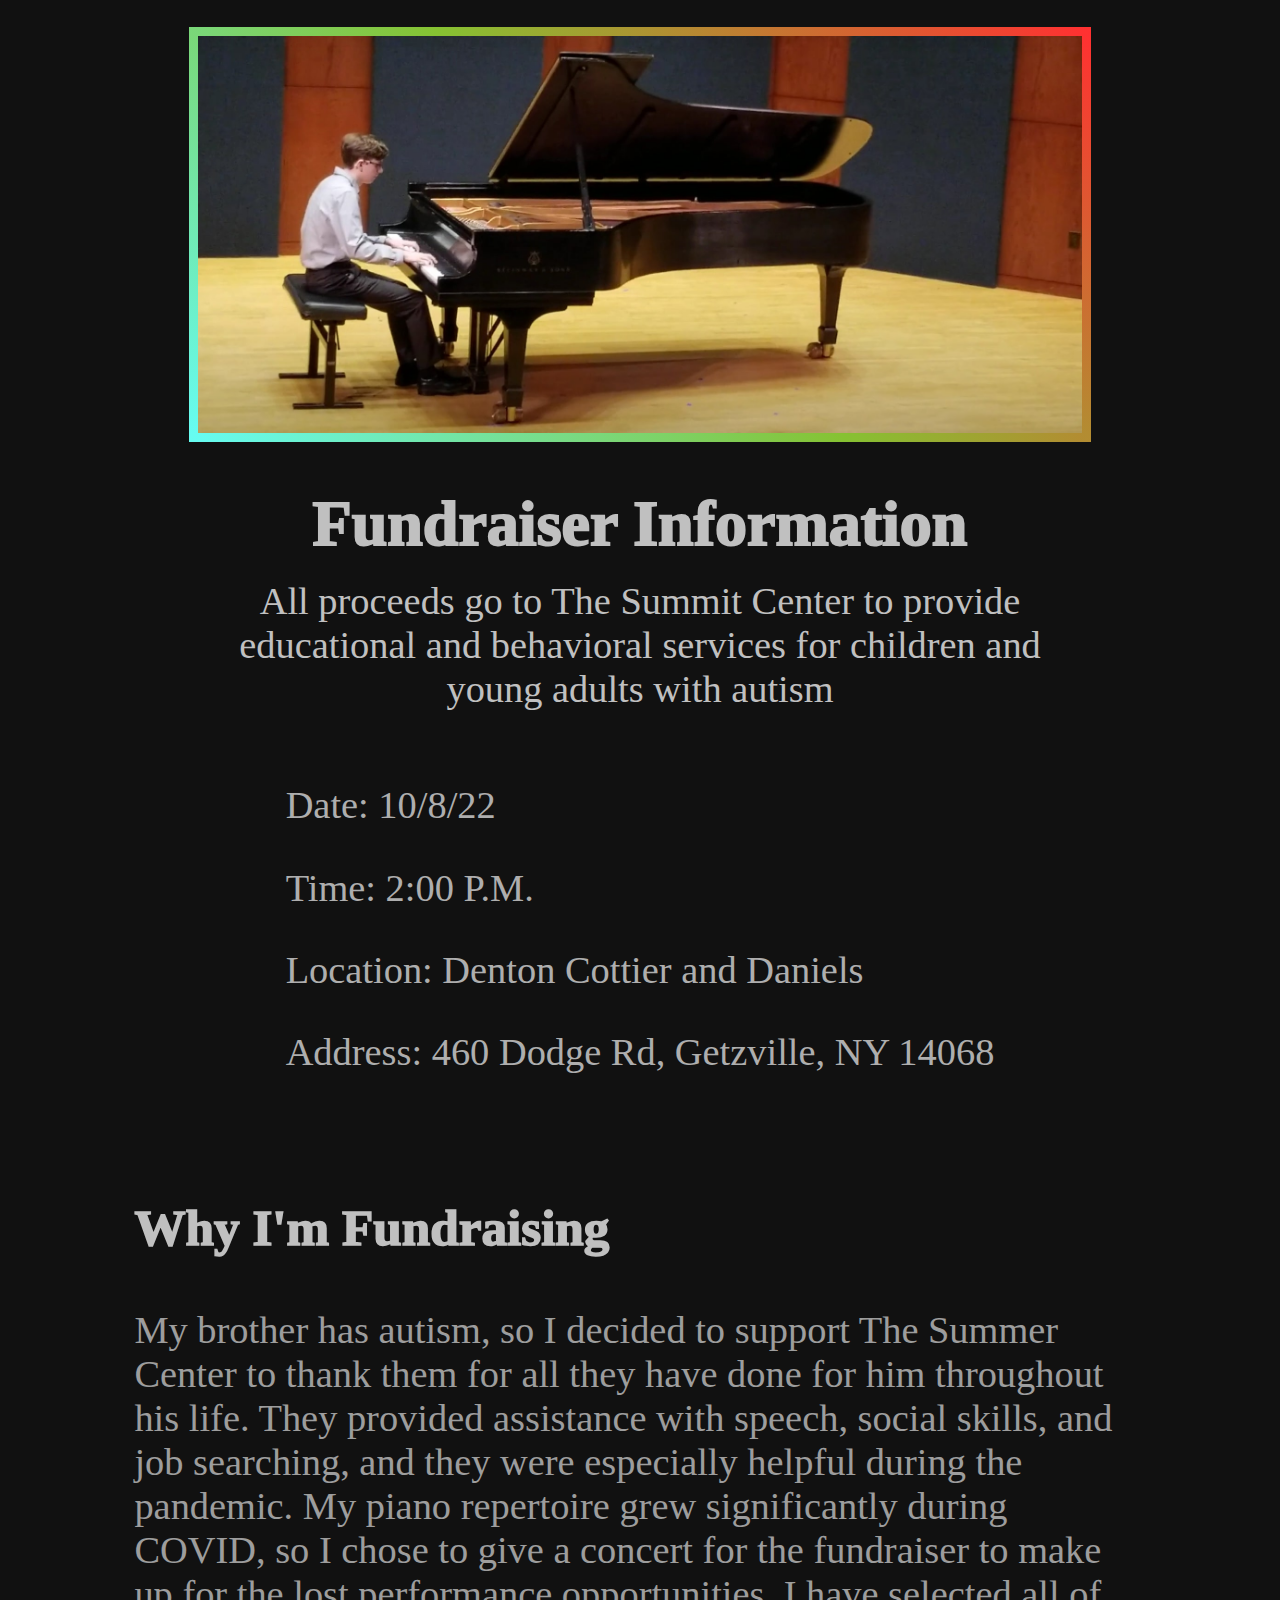
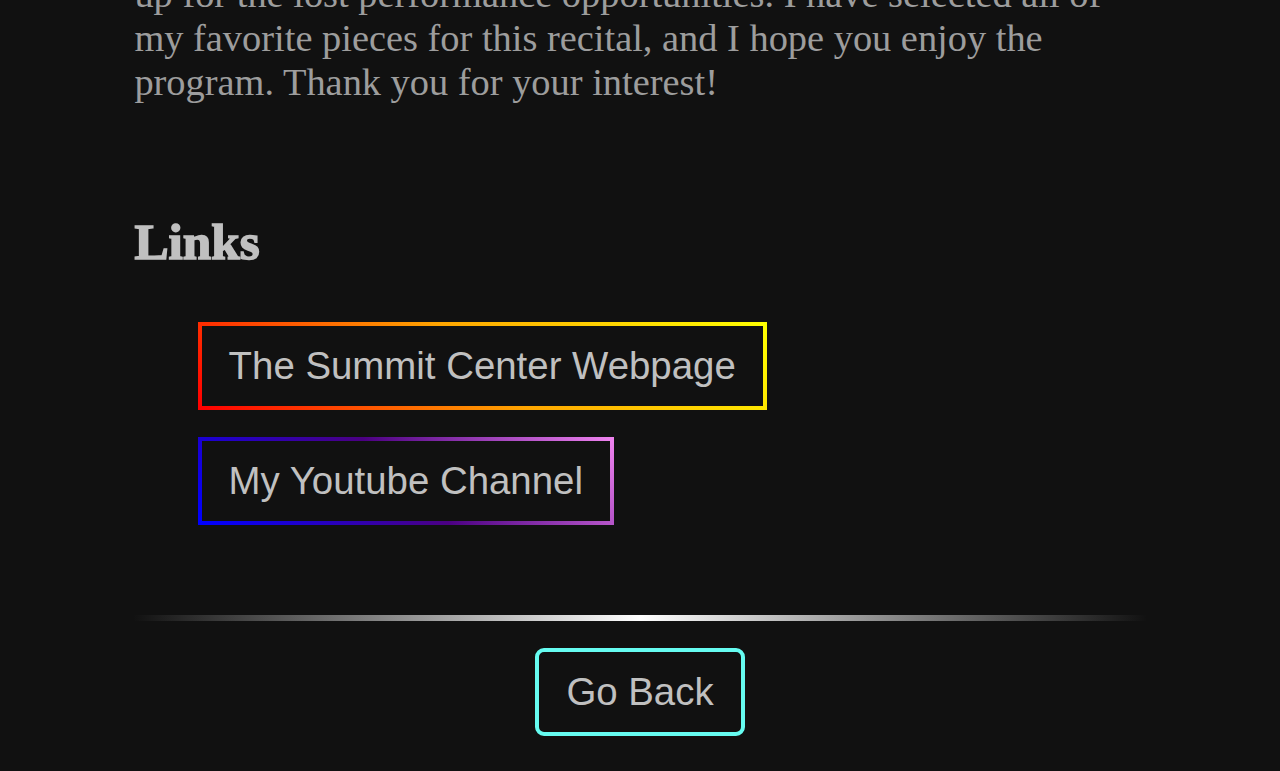
==== aboutPage/index.html @ fcac8fd8 "Project Complete" ====
<!DOCTYPE html>
<html lang="en">
<head>
    <meta charset="UTF-8">
    <meta http-equiv="X-UA-Compatible" content="IE=edge">
    <meta name="viewport" content="width=device-width, initial-scale=1.0">
    <title>About</title>
    <link rel="stylesheet" href="styles.css">
</head>
<body>
    <div class="about_info">
        <img class="playing_image" src="../images/PianoPlay.jpg">
        <h1 class="heading">Fundraiser Information</h1>
        <h2 class="benefit">All proceeds go to The Summit Center to provide educational and behavioral services for children and young adults with autism</h2>
        <ul class="info">
            <p class="date">Date: 10/8/22</p>
            <p class="time">Time: 2:00 P.M.</p>
            <p class="location">Location: Denton Cottier and Daniels</p>
            <p class="address">Address: 460 Dodge Rd, Getzville, NY 14068</p>
        </ul>
        <div class="reason_container">
            <p class="reason_heading">Why I'm Fundraising</p>
            <p class="reason">My brother has autism, so I decided to support The Summer Center 
            to thank them for all they have done for him throughout his life.
            They provided assistance with speech, social skills, and job searching, 
            and they were especially helpful during the pandemic. My piano repertoire grew
            significantly during COVID, so I chose to give a concert for the fundraiser
            to make up for the lost performance opportunities. I have selected all
            of my favorite pieces for this recital, and I hope you enjoy the program.
            Thank you for your interest!
            </p>
        </div>

        <div class="links">
            <p class="link_heading">Links</p>
            <button class="summitWeb" onclick="location.href='https://www.thesummitcenter.org/';">The Summit Center Webpage</a>
            <button class="yt" onclick="location.href='https://www.youtube.com/channel/UC75aTAPidtFR_QkBlZOJWrw';">My Youtube Channel</a>
        </div>
        
        <div class="return">
            <button class="goBack" onclick="location.href='../mainPage/index.html';">Go Back</button>
        </div>
    </div>

</body>
</html>
---- aboutPage/styles.css ----
body {
    background-color: #111111;
}

.about_info {
    margin-top: 3vmin;
    display: flex;
    flex-direction: column;
    align-items: center;
    justify-content: center;
    gap: 2vmin;
}

.playing_image {
    width: 70%;
    height: auto;
    border: solid 1vmin;
    border-image: linear-gradient(45deg, #66FCF1, #86C232, #FF3131) 1;
}

.heading {
    color: #C0C0C0;
    font-weight: 1000;
    font-size: 5vw;
    margin: 0;
    margin-top: 3vmin;
}

.benefit {
    color: #C0C0C0;
    font-weight: 500;
    font-size: 3vw;
    margin: 0;
    margin-left: 15%;
    margin-right: 15%;
    text-align: center;
}

ul {
    padding: 0;
}

.date, .time, .location, .address {
    color: #C0C0C0;
    opacity: 0.9;
    font-size: 3vw;
    font-weight: 500;
    list-style-type: circle;
    list-style: #C0C0C0;
}

.reason_container {
    margin-left: 10%;
    margin-right: 10%;
}

.reason_heading {
    color: #C0C0C0;
    font-size: 4vw;
    font-weight: 1000;
    opacity: 1.0;
    text-align: left;
}

.reason {
    color: #C0C0C0;
    opacity: 0.8;
    font-size: 3vw;
    font-weight: 500;
}

.links {
    width: 100%;
}

.link_heading {
    display: block;
    color: #C0C0C0;
    font-size: 4vw;
    font-weight: 1000;
    opacity: 1.0;
    text-align: left;
    margin-left: 10%;
}

.summitWeb, .yt {
    display: block;
    color: #C0C0C0;
    font-size: 3vw;
    font-weight: 500;
    text-align: left;
    margin-left: 15%;
    border: solid 0.5vmin;
    margin-top: 3vmin;
    background: transparent;
    padding: 2vmin 3vmin 2vmin 3vmin;
}

.summitWeb {
    border-image: linear-gradient(45deg, red, orange, yellow) 1;
}

.yt {
    border-image: linear-gradient(45deg, blue, indigo, violet) 1;
}

.summitWeb:hover {
    border-image: none;
    border-color: white;
}

.yt:hover {
    border-image: none;
    border-color: white;
}

.return {
    margin-top: 8vmin;
    border: solid 0.75vmin;
    border-left: none;
    border-right: none;
    border-bottom: none;
    border-image: linear-gradient(to right, #111111, white, #111111) 1;
    display: flex;
    justify-content: center;
    align-items: center;
    width: 80%;
    margin-left: 10%;
    margin-right: 10%;
}

.goBack {
    display: block;
    color: #C0C0C0;
    font-size: 3vw;
    font-weight: 500;
    text-align: center;
    border: solid 0.5vmin;
    border-radius: 1vmin;
    border-color: #66FCF1;
    background: transparent;
    padding: 2vmin 3vmin 2vmin 3vmin;
    margin-top: 3vmin;
    margin-bottom: 3vmin;
}

.goBack:hover {
    border-color: white;
}
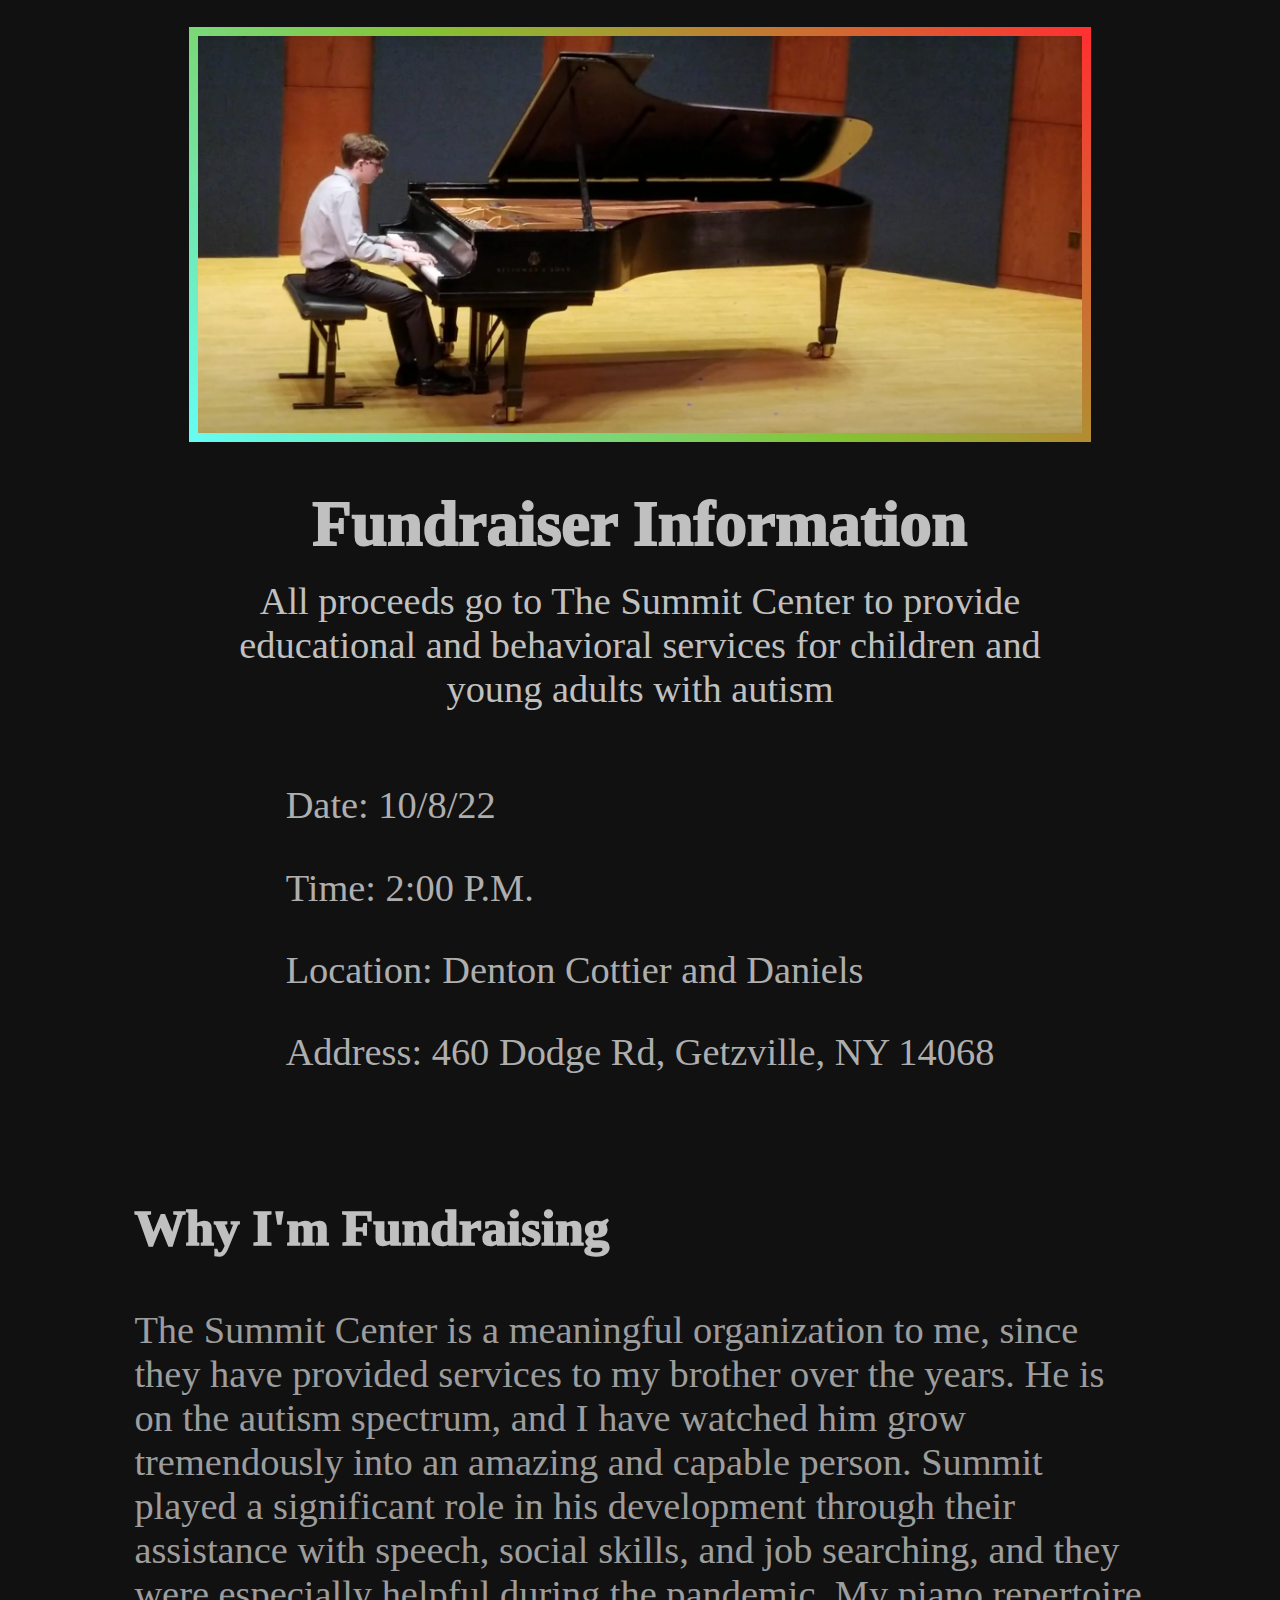
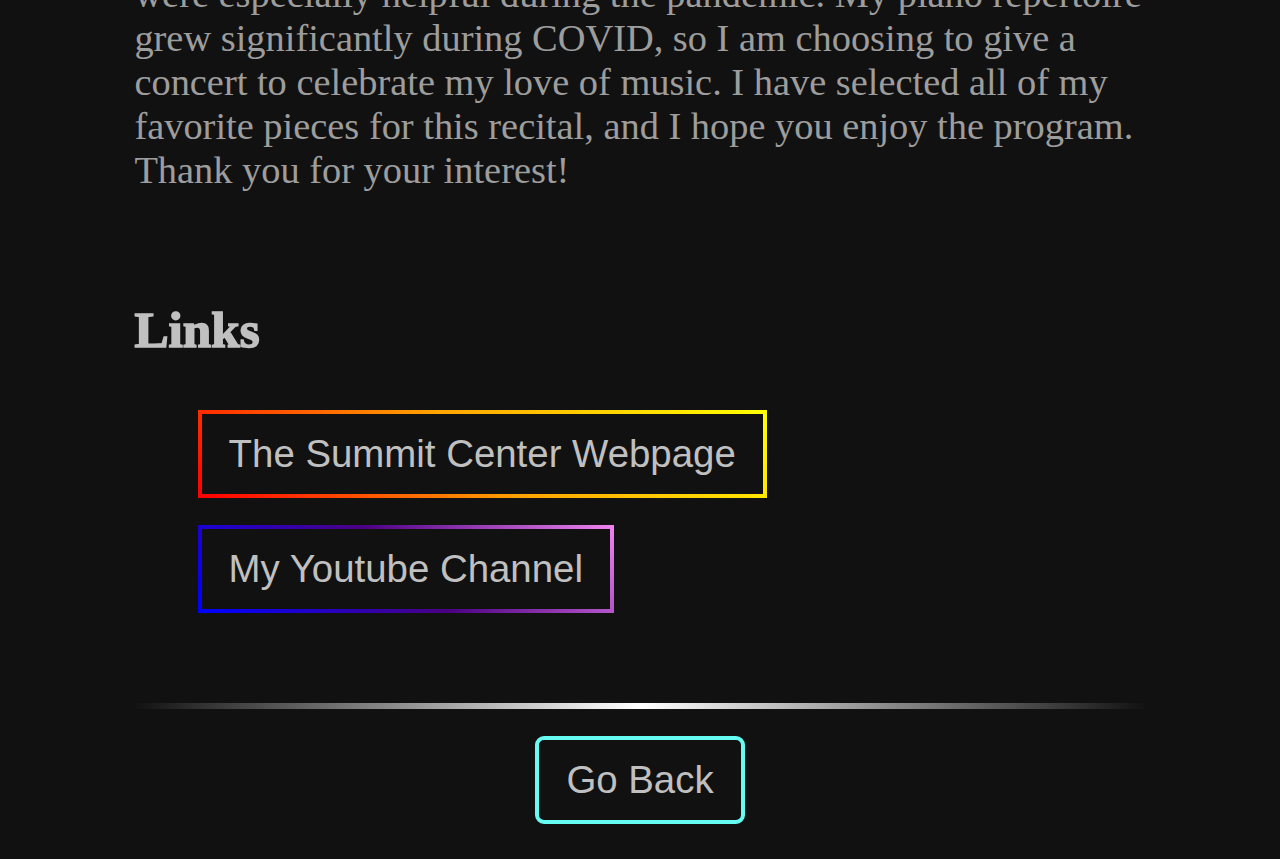
==== commit 4632c93f: "Update index.html" ====
--- a/aboutPage/index.html
+++ b/aboutPage/index.html
@@ -9,7 +9,7 @@
 </head>
 <body>
     <div class="about_info">
-        <img class="playing_image" src="../images/PianoPlay.jpg">
+        <img class="playing_image" src="https://willdeinzer.github.io/fundraiser/images/PianoPlay.jpg">
         <h1 class="heading">Fundraiser Information</h1>
         <h2 class="benefit">All proceeds go to The Summit Center to provide educational and behavioral services for children and young adults with autism</h2>
         <ul class="info">
@@ -20,13 +20,13 @@
         </ul>
         <div class="reason_container">
             <p class="reason_heading">Why I'm Fundraising</p>
-            <p class="reason">My brother has autism, so I decided to support The Summer Center 
-            to thank them for all they have done for him throughout his life.
-            They provided assistance with speech, social skills, and job searching, 
+            <p class="reason">The Summit Center is a meaningful organization to me, since they have provided 
+            services to my brother over the years. He is on the autism spectrum, and I have watched him grow tremendously
+            into an amazing and capable person. Summit played a significant role in his development through 
+            their assistance with speech, social skills, and job searching, 
             and they were especially helpful during the pandemic. My piano repertoire grew
-            significantly during COVID, so I chose to give a concert for the fundraiser
-            to make up for the lost performance opportunities. I have selected all
-            of my favorite pieces for this recital, and I hope you enjoy the program.
+            significantly during COVID, so I am choosing to give a concert to celebrate my love of 
+            music. I have selected all of my favorite pieces for this recital, and I hope you enjoy the program.
             Thank you for your interest!
             </p>
         </div>
@@ -38,9 +38,9 @@
         </div>
         
         <div class="return">
-            <button class="goBack" onclick="location.href='../mainPage/index.html';">Go Back</button>
+            <button class="goBack" onclick="location.href='https://willdeinzer.github.io/fundraiser/index.html';">Go Back</button>
         </div>
     </div>
 
 </body>
-</html>+</html>
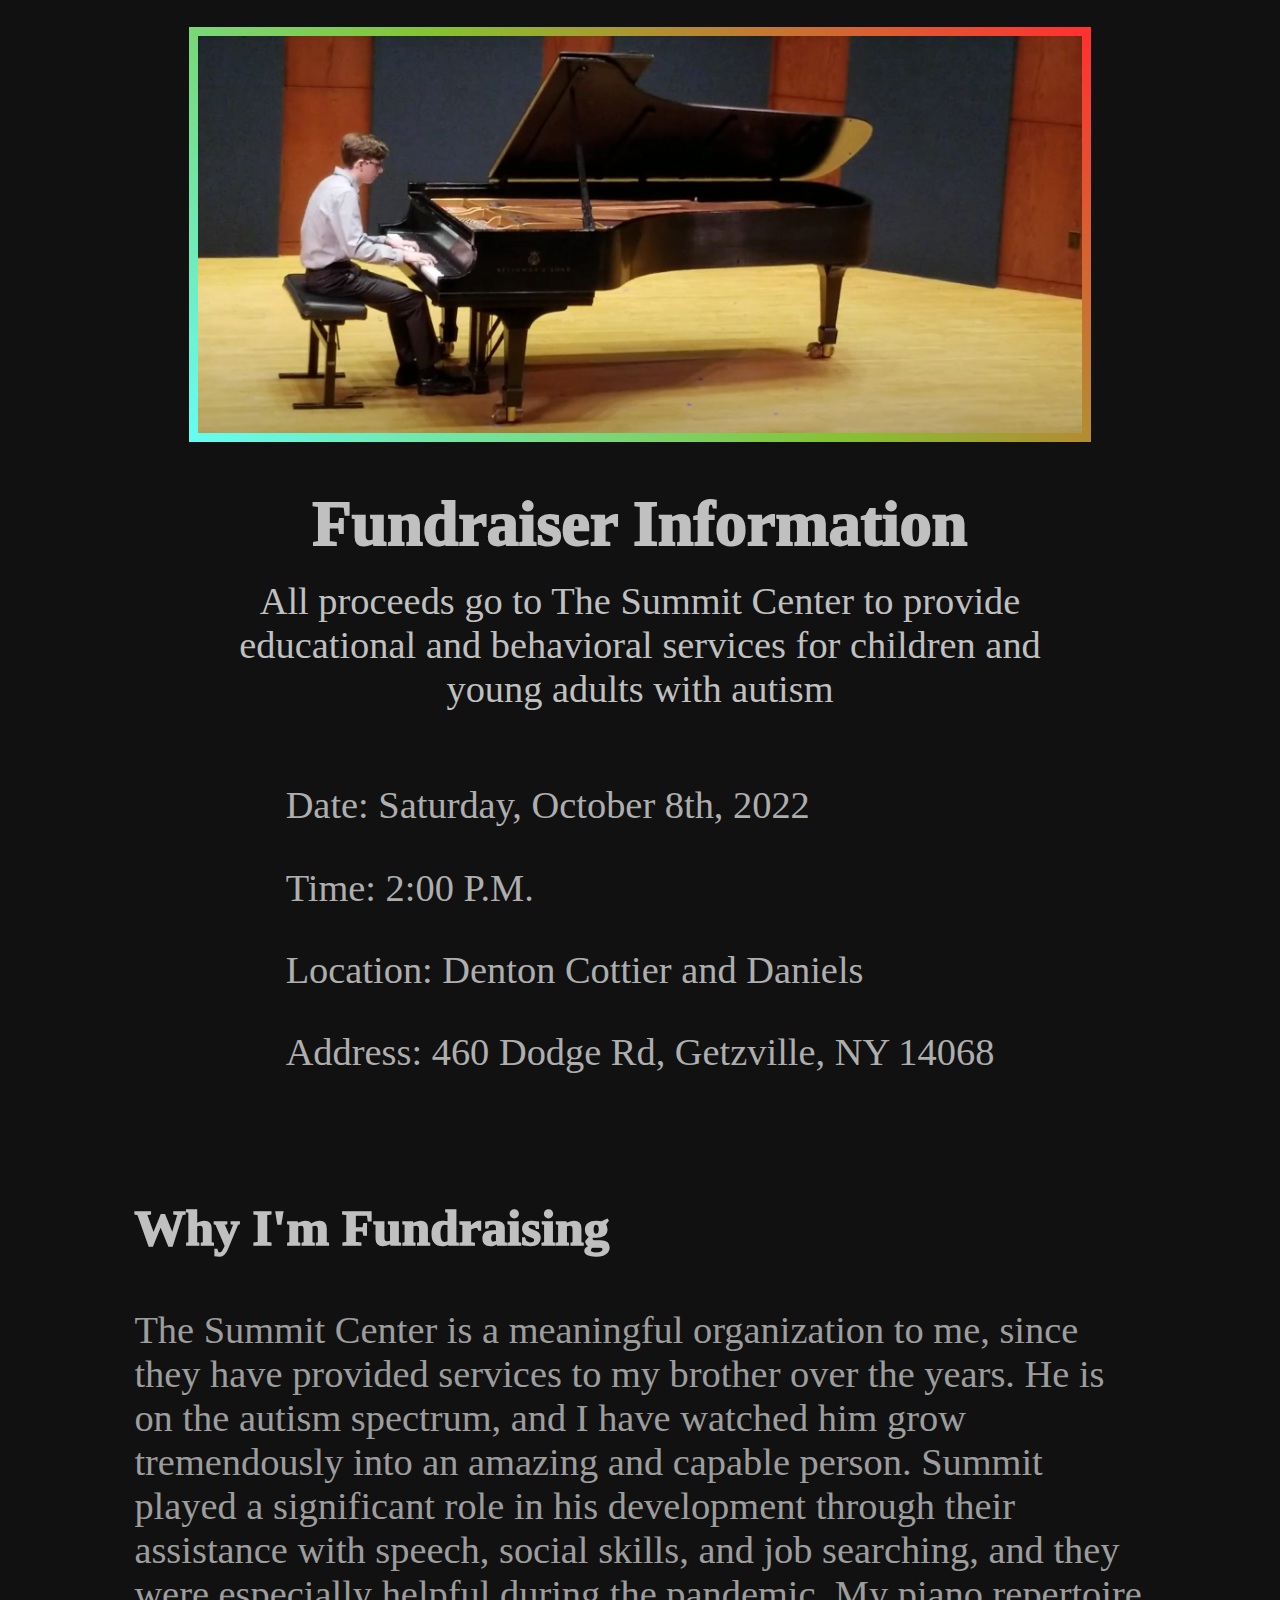
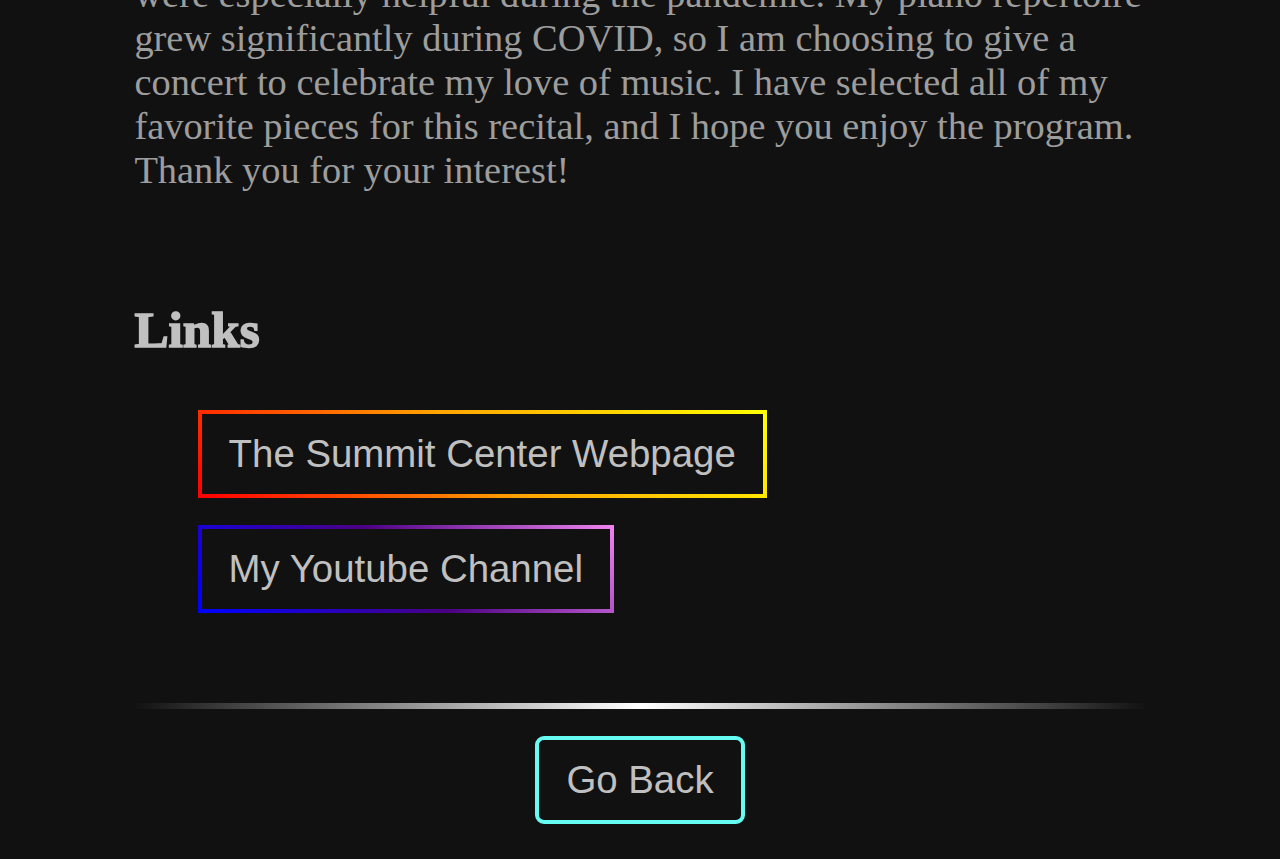
==== commit c77bcb0b: "Update index.html" ====
--- a/aboutPage/index.html
+++ b/aboutPage/index.html
@@ -13,7 +13,7 @@
         <h1 class="heading">Fundraiser Information</h1>
         <h2 class="benefit">All proceeds go to The Summit Center to provide educational and behavioral services for children and young adults with autism</h2>
         <ul class="info">
-            <p class="date">Date: 10/8/22</p>
+            <p class="date">Date: Saturday, October 8th, 2022</p>
             <p class="time">Time: 2:00 P.M.</p>
             <p class="location">Location: Denton Cottier and Daniels</p>
             <p class="address">Address: 460 Dodge Rd, Getzville, NY 14068</p>
